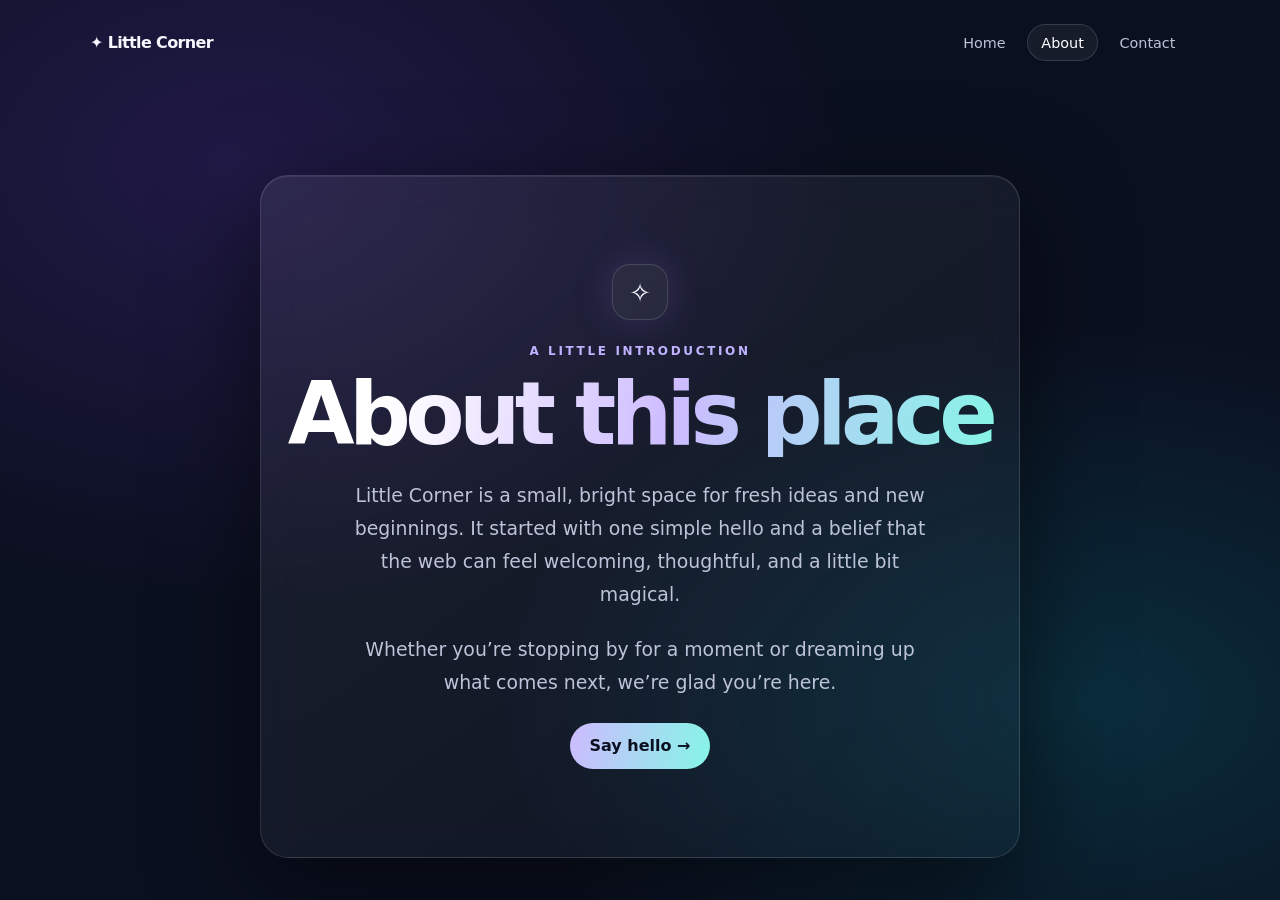
==== about.html @ 98f6896b "added about and contact pages" ====
<!doctype html>
<html lang="en">
<head>
  <meta charset="utf-8">
  <meta name="viewport" content="width=device-width, initial-scale=1">
  <meta name="theme-color" content="#0b1020">
  <meta name="description" content="A little about this bright corner of the internet.">
  <title>About | Little Corner</title>
  <link rel="stylesheet" href="site.css">
</head>
<body>
  <header class="site-header">
    <a class="brand" href="hello-world.html">✦ Little Corner</a>
    <nav aria-label="Main navigation">
      <a href="hello-world.html">Home</a>
      <a href="about.html" aria-current="page">About</a>
      <a href="contact.html">Contact</a>
    </nav>
  </header>
  <main>
    <div class="sparkle" aria-hidden="true">✧</div>
    <p class="eyebrow">A little introduction</p>
    <h1>About this place</h1>
    <p class="message">Little Corner is a small, bright space for fresh ideas and new beginnings. It started with one simple hello and a belief that the web can feel welcoming, thoughtful, and a little bit magical.</p>
    <p class="message">Whether you’re stopping by for a moment or dreaming up what comes next, we’re glad you’re here.</p>
    <a class="contact-link" href="contact.html">Say hello →</a>
  </main>
</body>
</html>
---- site.css ----
:root {
  color-scheme: dark;
  font-family: Inter, ui-sans-serif, system-ui, -apple-system, BlinkMacSystemFont, "Segoe UI", sans-serif;
  background: #0b1020;
  color: #f7f7ff;
  font-synthesis: none;
  text-rendering: optimizeLegibility;
}
* { box-sizing: border-box; }
body {
  min-height: 100svh;
  margin: 0;
  background: radial-gradient(ellipse at 18% 18%, #4d2c9355, transparent 42%), radial-gradient(ellipse at 85% 78%, #087e8b44, transparent 38%), #0b1020;
}
body::before, body::after {
  content: ""; position: fixed; z-index: -1; width: 24rem; aspect-ratio: 1; border-radius: 50%;
  filter: blur(100px); opacity: .2; pointer-events: none; animation: drift 12s ease-in-out infinite alternate;
}
body::before { background: #9b5cff; top: -10rem; left: -7rem; }
body::after { background: #19d3c5; right: -10rem; bottom: -11rem; animation-delay: -6s; }
.site-header { width: min(1100px, 90vw); margin: 0 auto; padding: 1.5rem 0; display: flex; justify-content: space-between; align-items: center; gap: 1rem; }
.brand { color: #f7f7ff; text-decoration: none; font-weight: 750; letter-spacing: -.04em; }
nav { display: flex; gap: .4rem; flex-wrap: wrap; }
nav a { color: #bdc3d8; text-decoration: none; padding: .6rem .85rem; border: 1px solid transparent; border-radius: 999px; font-size: .9rem; transition: .2s ease; }
nav a:hover, nav a[aria-current="page"] { color: #fff; border-color: #ffffff24; background: #ffffff0d; }
main {
  width: min(90vw, 760px); margin: clamp(3rem, 10vh, 7rem) auto; padding: clamp(2.5rem, 8vw, 5.5rem) 1.5rem;
  text-align: center; border: 1px solid #ffffff20; border-radius: 28px;
  background: linear-gradient(145deg, #ffffff12, #ffffff05); box-shadow: 0 30px 100px #0008, inset 0 1px #ffffff16;
  backdrop-filter: blur(18px); animation: arrive .9s cubic-bezier(.2,.8,.2,1) both;
}
main.wide { max-width: 860px; }
.sparkle { display: inline-grid; width: 3.5rem; aspect-ratio: 1; place-items: center; margin-bottom: 1.5rem; border: 1px solid #ffffff24; border-radius: 18px; background: #ffffff0d; font-size: 1.65rem; box-shadow: 0 0 40px #a56eff32; }
.eyebrow { margin: 0 0 .8rem; color: #c0b3ff; font-size: .75rem; font-weight: 700; letter-spacing: .22em; text-transform: uppercase; }
h1 { margin: 0; font-size: clamp(3rem, 10vw, 5.4rem); line-height: 1; letter-spacing: -.065em; background: linear-gradient(100deg, #fff 15%, #cdbbff 55%, #86f5e6); -webkit-background-clip: text; background-clip: text; color: transparent; }
.message { max-width: 36rem; margin: 1.35rem auto 0; color: #bdc3d8; font-size: clamp(1rem, 2.6vw, 1.18rem); line-height: 1.75; }
.pill { display: inline-flex; align-items: center; gap: .55rem; margin-top: 2rem; padding: .65rem 1rem; border: 1px solid #ffffff20; border-radius: 999px; color: #e7e8f4; background: #ffffff09; font-size: .85rem; }
.dot { width: .45rem; height: .45rem; border-radius: 50%; background: #57e3bd; box-shadow: 0 0 12px #57e3bd; }
.contact-link { display: inline-block; margin-top: 1.5rem; padding: .85rem 1.2rem; border-radius: 999px; color: #0b1020; background: linear-gradient(100deg, #cdbbff, #86f5e6); text-decoration: none; font-weight: 700; transition: transform .2s ease, box-shadow .2s ease; }
.contact-link:hover { transform: translateY(-2px); box-shadow: 0 8px 28px #86f5e655; }
@keyframes arrive { from { opacity: 0; transform: translateY(18px) scale(.98); } to { opacity: 1; transform: none; } }
@keyframes drift { to { transform: translate(35px, 24px) scale(1.12); } }
@media (max-width: 520px) { .site-header { align-items: flex-start; flex-direction: column; } main { margin-top: 2rem; } }
@media (prefers-reduced-motion: reduce) { *, *::before, *::after { animation-duration: .01ms !important; animation-iteration-count: 1 !important; scroll-behavior: auto !important; transition-duration: .01ms !important; } }
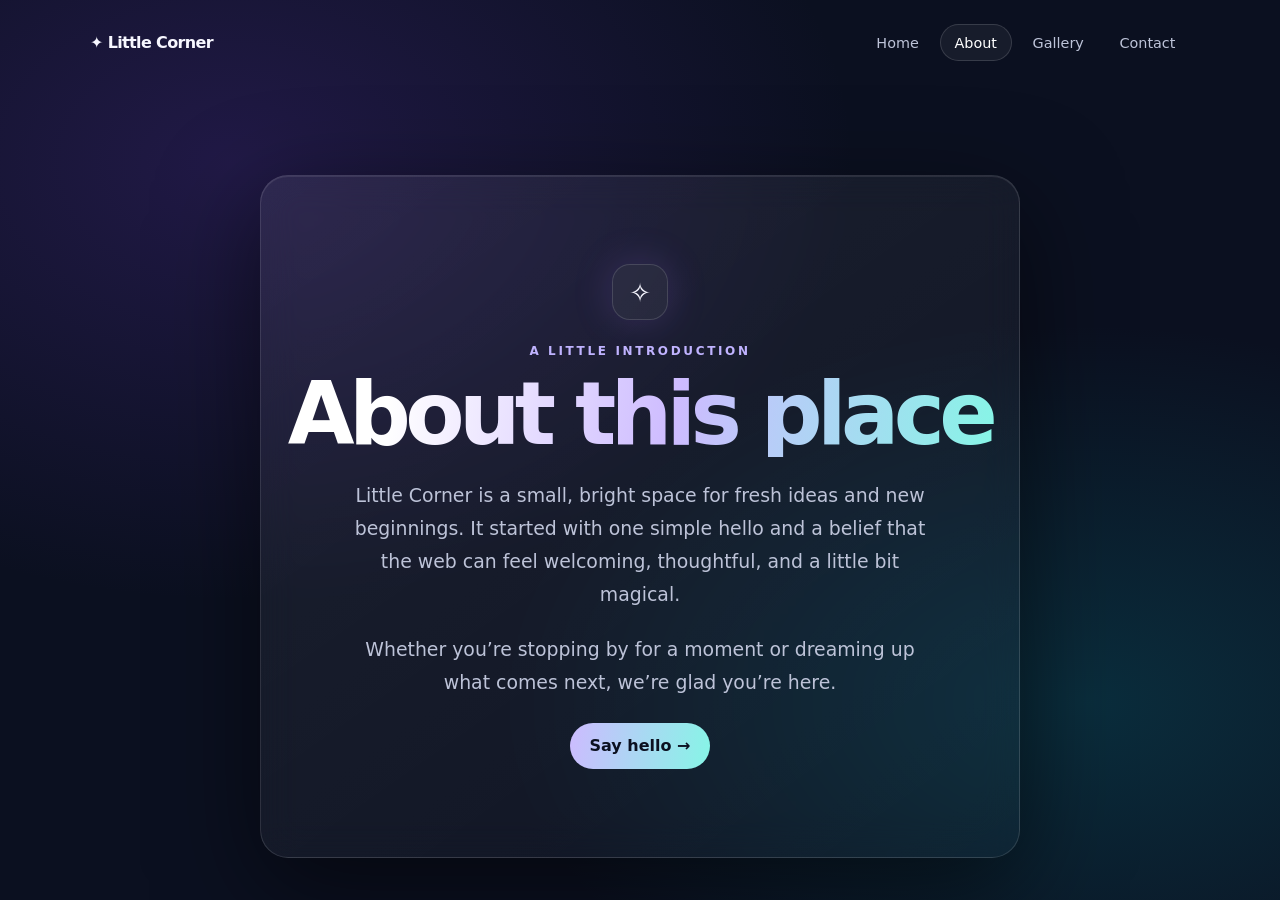
==== commit 22de2534: "gallery page crated" ====
--- a/about.html
+++ b/about.html
@@ -10,10 +10,11 @@
 </head>
 <body>
   <header class="site-header">
-    <a class="brand" href="hello-world.html">✦ Little Corner</a>
+    <a class="brand" href="index.html">✦ Little Corner</a>
     <nav aria-label="Main navigation">
-      <a href="hello-world.html">Home</a>
+      <a href="index.html">Home</a>
       <a href="about.html" aria-current="page">About</a>
+      <a href="gallery.html">Gallery</a>
       <a href="contact.html">Contact</a>
     </nav>
   </header>
@@ -27,3 +28,5 @@
   </main>
 </body>
 </html>
+
+
--- a/site.css
+++ b/site.css
@@ -42,3 +42,20 @@
 @keyframes drift { to { transform: translate(35px, 24px) scale(1.12); } }
 @media (max-width: 520px) { .site-header { align-items: flex-start; flex-direction: column; } main { margin-top: 2rem; } }
 @media (prefers-reduced-motion: reduce) { *, *::before, *::after { animation-duration: .01ms !important; animation-iteration-count: 1 !important; scroll-behavior: auto !important; transition-duration: .01ms !important; } }
+.gallery-grid { display: grid; grid-template-columns: repeat(3, minmax(0, 1fr)); gap: 1rem; margin-top: 2.25rem; text-align: left; }
+.gallery-card { overflow: hidden; border: 1px solid #ffffff20; border-radius: 18px; background: #ffffff09; }
+.art { position: relative; min-height: 190px; overflow: hidden; isolation: isolate; }
+.art::before, .art::after { content: ""; position: absolute; border-radius: 50%; filter: blur(1px); }
+.art-one { background: linear-gradient(145deg, #332264, #bc73ad 55%, #f3bc94); }
+.art-one::before { width: 140px; height: 140px; right: 12%; top: 18%; background: #ffdb9c; box-shadow: 0 0 45px #ffcf91; }
+.art-one::after { width: 260px; height: 130px; left: -8%; bottom: -20%; background: #3c2b76; }
+.art-two { background: linear-gradient(155deg, #102944, #148c91 52%, #a7e4ca); }
+.art-two::before { width: 180px; height: 180px; left: 20%; top: 25%; background: #b8f4df88; border: 1px solid #ffffff66; }
+.art-two::after { width: 230px; height: 70px; right: -10%; bottom: -8%; background: #154463; transform: rotate(-18deg); }
+.art-three { background: linear-gradient(145deg, #38234f, #d66e86 58%, #ffc084); }
+.art-three::before { width: 130px; height: 130px; left: 12%; top: 23%; background: #ffd594; }
+.art-three::after { width: 95px; height: 95px; right: 13%; top: 34%; background: #9955aa; box-shadow: 0 0 35px #9955aa88; }
+.gallery-caption { padding: 1rem 1rem 1.1rem; }
+.gallery-caption h2 { margin: 0; font-size: 1rem; letter-spacing: -.02em; }
+.gallery-caption p { margin: .35rem 0 0; color: #aeb7d0; font-size: .88rem; line-height: 1.5; }
+@media (max-width: 680px) { .gallery-grid { grid-template-columns: 1fr; } .art { min-height: 220px; } }
